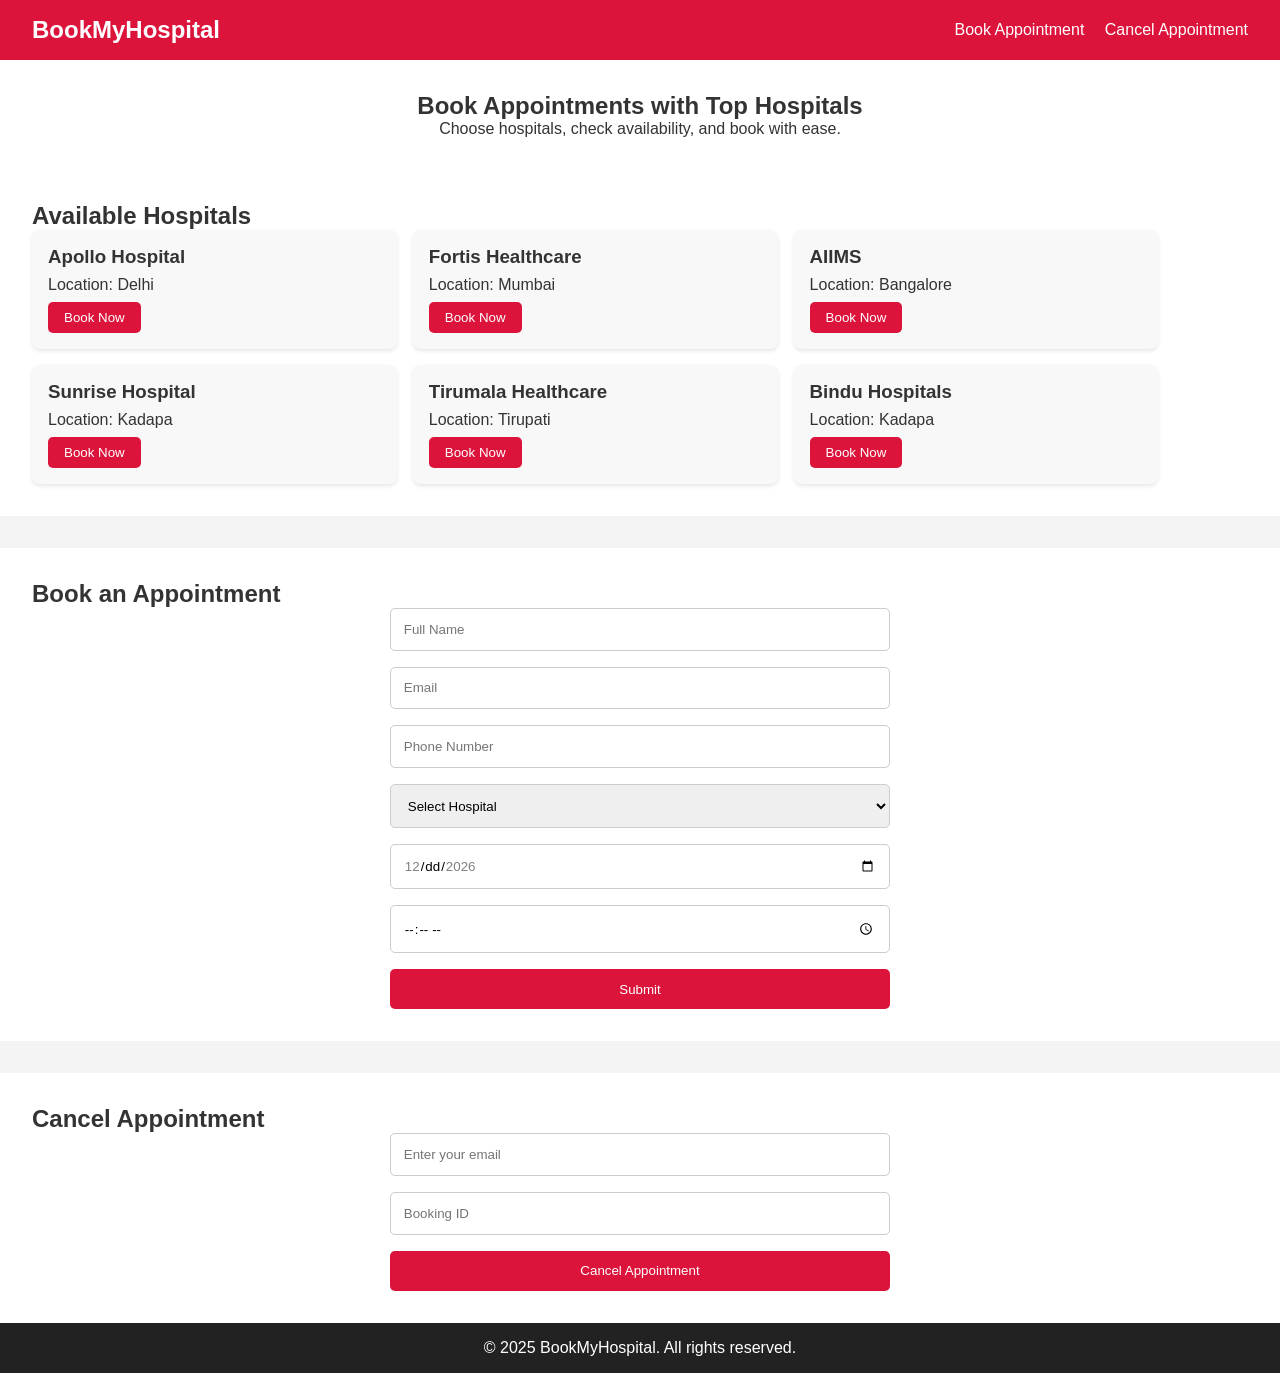
==== BookMyHospital/index.html @ f221bfe8 "Add files via upload" ====
<!DOCTYPE html>
<html lang="en">
<head>
    <meta charset="UTF-8">
    <meta name="viewport" content="width=device-width, initial-scale=1.0">
    <title>BookMyHospital</title>
    <link rel="stylesheet" href="styles.css">
</head>
<body>
    <header>
        <div class="logo">BookMyHospital</div>
        <nav>
            <a href="#book">Book Appointment</a>
            <a href="#cancel">Cancel Appointment</a>
        </nav>
    </header>

    <main>
        <section class="hero">
            <h1>Book Appointments with Top Hospitals</h1>
            <p>Choose hospitals, check availability, and book with ease.</p>
        </section>

        <section class="hospital-list" id="book">
            <h2>Available Hospitals</h2>
            <div class="hospital-cards">
                <div class="hospital-card">
                    <h3>Apollo Hospital</h3>
                    <p>Location: Delhi</p>
                    <button onclick="document.getElementById('appointment-form').scrollIntoView()">Book Now</button>
                </div>
                <div class="hospital-card">
                    <h3>Fortis Healthcare</h3>
                    <p>Location: Mumbai</p>
                    <button onclick="document.getElementById('appointment-form').scrollIntoView()">Book Now</button>
                </div>
                <div class="hospital-card">
                    <h3>AIIMS</h3>
                    <p>Location: Bangalore</p>
                    <button onclick="document.getElementById('appointment-form').scrollIntoView()">Book Now</button>
                </div>
                <div class="hospital-card">
                    <h3>Sunrise Hospital</h3>
                    <p>Location: Kadapa</p>
                    <button onclick="document.getElementById('appointment-form').scrollIntoView()">Book Now</button>
                </div>
                <div class="hospital-card">
                    <h3>Tirumala Healthcare</h3>
                    <p>Location: Tirupati</p>
                    <button onclick="document.getElementById('appointment-form').scrollIntoView()">Book Now</button>
                </div>
                <div class="hospital-card">
                    <h3>Bindu Hospitals</h3>
                    <p>Location: Kadapa</p>
                    <button onclick="document.getElementById('appointment-form').scrollIntoView()">Book Now</button>
                </div>
            </div>
        </section>

        <section class="form-section" id="appointment-form">
            <h2>Book an Appointment</h2>
            <form>
                <input type="text" placeholder="Full Name" required>
                <input type="email" placeholder="Email" required>
                <input type="tel" placeholder="Phone Number" pattern="[6-9]{1}[0-9]{9}" required title="Enter a valid 10-digit Indian mobile number">
                <select required>
                    <option disabled selected>Select Hospital</option>
                    <option>Apollo Hospital</option>
                    <option>Fortis Healthcare</option>
                    <option>AIIMS</option>
                    <option>Sunrise Hospital</option>
                    <option>Tirumala Healthcare</option>
                    <option>Bindu Hospitals</option>
                </select>
                <input type="date" id="appointment-date" required>
                <input type="time" required> 
                <button type="submit">Submit</button>
            </form>
        </section>

        <section class="form-section" id="cancel">
            <h2>Cancel Appointment</h2>
            <form>
                <input type="email" placeholder="Enter your email" required>
                <input type="text" placeholder="Booking ID" required>
                <button type="submit">Cancel Appointment</button>
            </form>
        </section>
    </main>

    <footer>
        <p>&copy; 2025 BookMyHospital. All rights reserved.</p>
    </footer>
    <script src="script.js"></script>
</body>
</html>
---- BookMyHospital/styles.css ----
* {
    box-sizing: border-box;
    margin: 0;
    padding: 0;
    font-family: Arial, sans-serif;
}

body {
    background-color: #f4f4f4;
    color: #333;
}

header {
    background-color: #dc143c;
    color: white;
    padding: 1rem 2rem;
    display: flex;
    justify-content: space-between;
    align-items: center;
}

.logo {
    font-size: 1.5rem;
    font-weight: bold;
}

nav a {
    margin-left: 1rem;
    color: white;
    text-decoration: none;
}

.hero {
    background: #fff;
    padding: 2rem;
    text-align: center;
}

.hospital-list {
    padding: 2rem;
    background-color: #fff;
}

.hospital-cards {
    display: flex;
    gap: 1rem;
    flex-wrap: wrap;
}

.hospital-card {
    background: #f8f8f8;
    padding: 1rem;
    border-radius: 8px;
    width: 30%;
    box-shadow: 0 2px 4px rgba(0,0,0,0.1);
}

.hospital-card h3 {
    margin-bottom: 0.5rem;
}

.hospital-card button {
    background-color: #dc143c;
    color: white;
    border: none;
    padding: 0.5rem 1rem;
    margin-top: 0.5rem;
    cursor: pointer;
    border-radius: 5px;
}

.form-section {
    padding: 2rem;
    background: #fff;
    margin-top: 2rem;
}

form {
    display: flex;
    flex-direction: column;
    gap: 1rem;
    max-width: 500px;
    margin: auto;
}

form input, form select, form button {
    padding: 0.8rem;
    border-radius: 5px;
    border: 1px solid #ccc;
}

form button {
    background-color: #dc143c;
    color: white;
    border: none;
}

footer {
    text-align: center;
    padding: 1rem;
    background: #222;
    color: white;
}
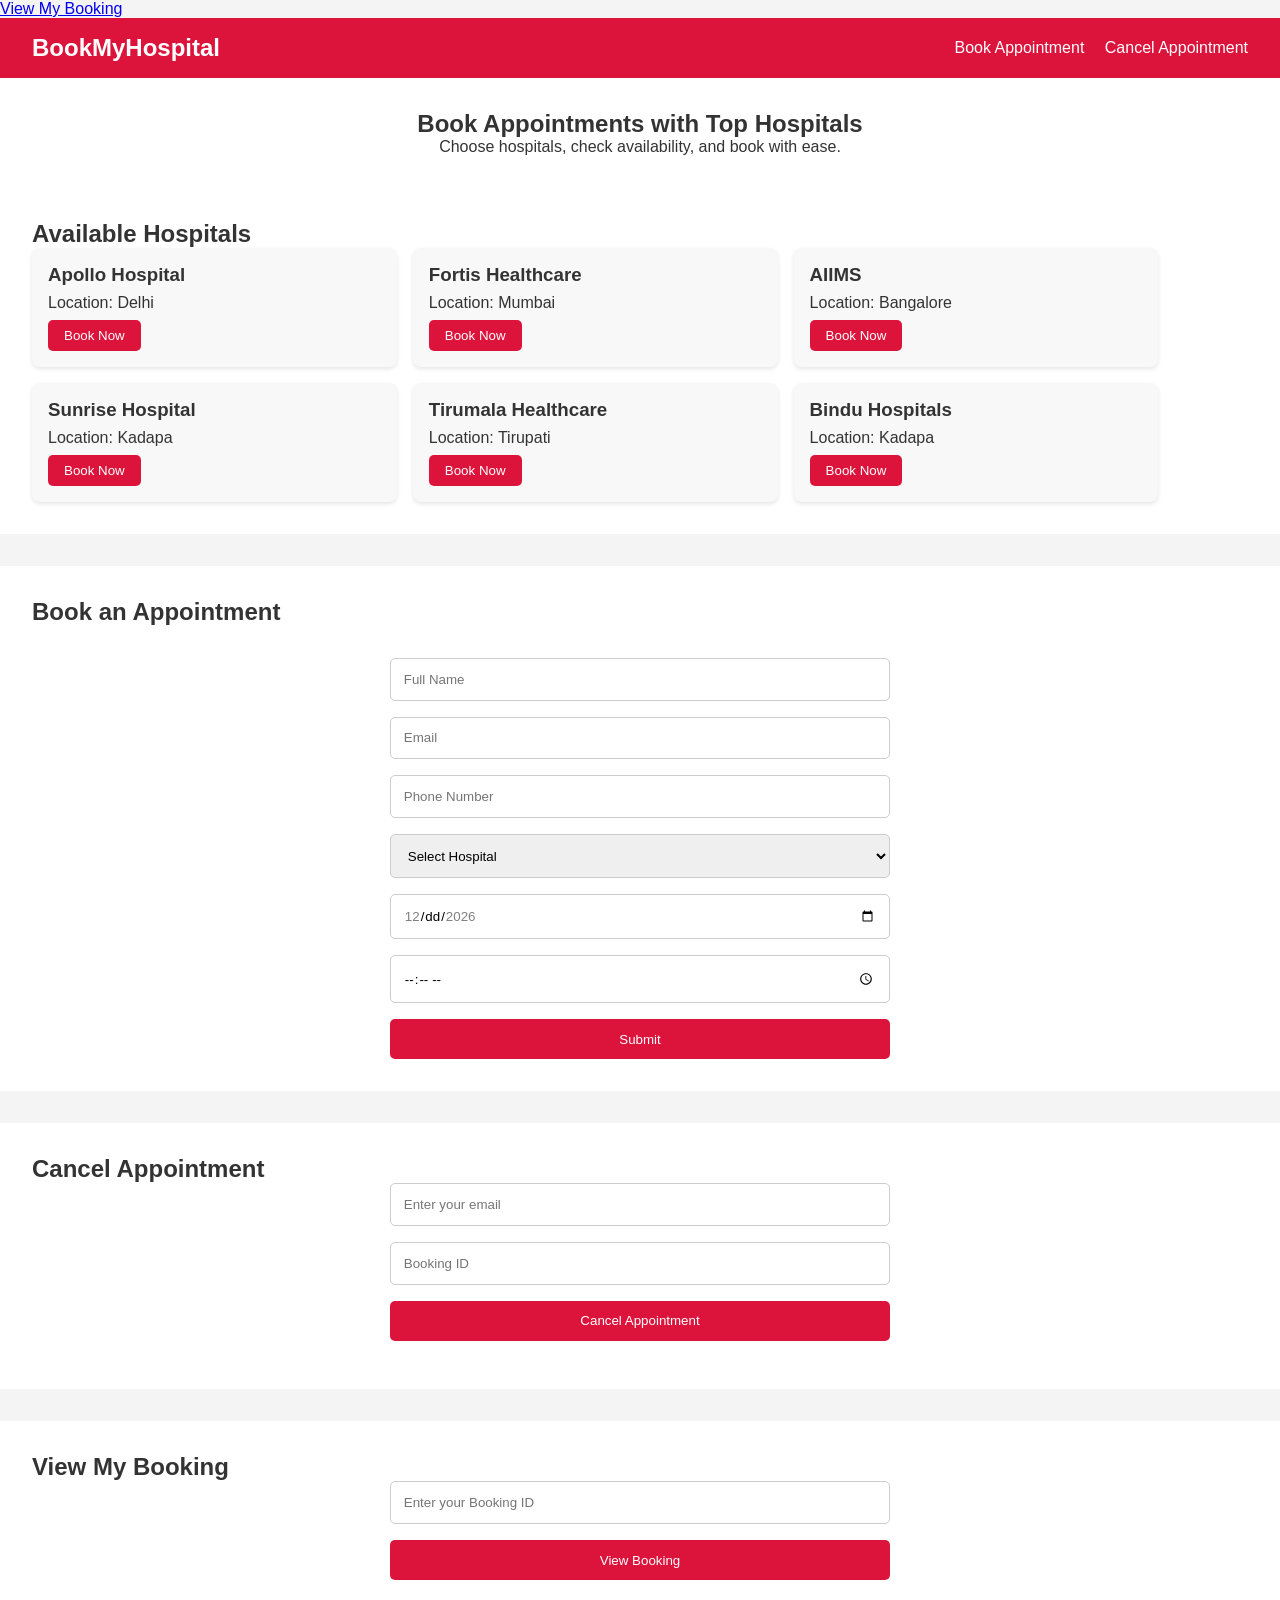
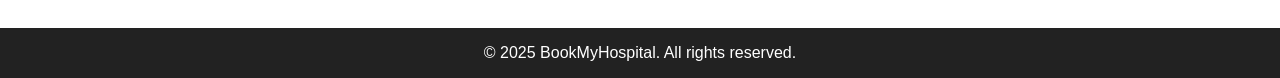
==== commit 260b2983: "Update index.html" ====
--- a/BookMyHospital/index.html
+++ b/BookMyHospital/index.html
@@ -5,6 +5,8 @@
     <meta name="viewport" content="width=device-width, initial-scale=1.0">
     <title>BookMyHospital</title>
     <link rel="stylesheet" href="styles.css">
+    <a href="#view-booking">View My Booking</a>
+
 </head>
 <body>
     <header>
@@ -60,6 +62,7 @@
         <section class="form-section" id="appointment-form">
             <h2>Book an Appointment</h2>
             <form>
+                <div id="confirmation-message" style="margin-top: 1rem; color: green;"></div>
                 <input type="text" placeholder="Full Name" required>
                 <input type="email" placeholder="Email" required>
                 <input type="tel" placeholder="Phone Number" pattern="[6-9]{1}[0-9]{9}" required title="Enter a valid 10-digit Indian mobile number">
@@ -85,7 +88,17 @@
                 <input type="text" placeholder="Booking ID" required>
                 <button type="submit">Cancel Appointment</button>
             </form>
+            <div id="cancel-message" style="margin-top: 1rem;"></div>
         </section>
+        <section class="form-section" id="view-booking">
+            <h2>View My Booking</h2>
+            <form id="view-form">
+                <input type="text" placeholder="Enter your Booking ID" required>
+                <button type="submit">View Booking</button>
+            </form>
+            <div id="view-result" style="margin-top: 1rem;"></div>
+        </section>
+        
     </main>
 
     <footer>
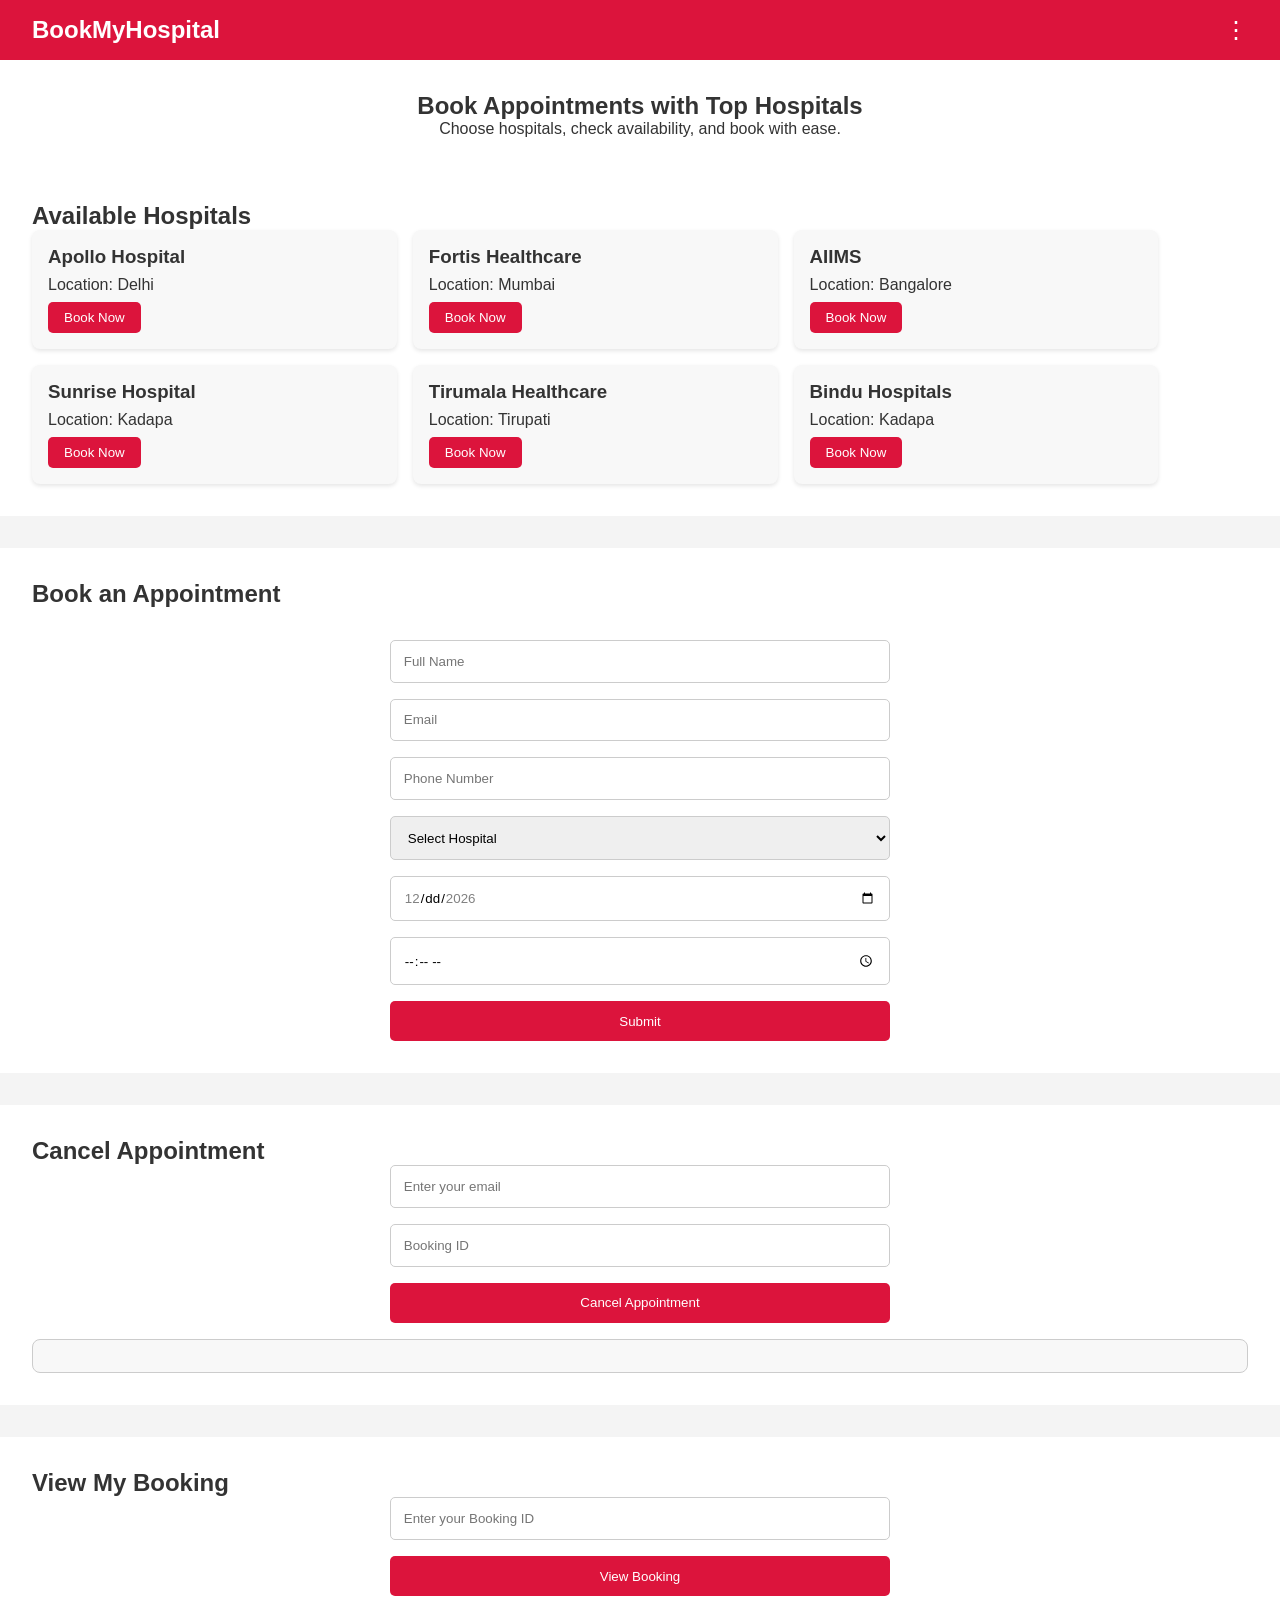
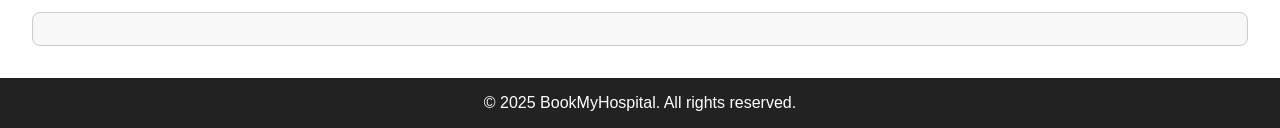
==== commit 82c001da: "Add files via upload" ====
--- a/BookMyHospital/index.html
+++ b/BookMyHospital/index.html
@@ -5,16 +5,20 @@
     <meta name="viewport" content="width=device-width, initial-scale=1.0">
     <title>BookMyHospital</title>
     <link rel="stylesheet" href="styles.css">
-    <a href="#view-booking">View My Booking</a>
 
 </head>
 <body>
     <header>
         <div class="logo">BookMyHospital</div>
-        <nav>
-            <a href="#book">Book Appointment</a>
-            <a href="#cancel">Cancel Appointment</a>
+        <nav class="dropdown">
+            <div class="menu-toggle">⋮</div>
+            <div class="dropdown-menu">
+                <a href="#book">Book Appointment</a>
+                <a href="#cancel">Cancel Appointment</a>
+                <a href="#view-booking">View My Booking</a>
+            </div>
         </nav>
+        
     </header>
 
     <main>
--- a/BookMyHospital/styles.css
+++ b/BookMyHospital/styles.css
@@ -94,6 +94,24 @@
     color: white;
     border: none;
 }
+#view-result {
+    padding: 1rem;
+    background-color: #f8f8f8;
+    border-radius: 8px;
+    margin-top: 1rem;
+    line-height: 1.6;
+    border: 1px solid #ccc;
+}
+#cancel-message {
+    padding: 1rem;
+    background-color: #f8f8f8;
+    border-radius: 8px;
+    margin-top: 1rem;
+    line-height: 1.6;
+    border: 1px solid #ccc;
+}
+
+
 
 footer {
     text-align: center;
@@ -101,3 +119,49 @@
     background: #222;
     color: white;
 }
+.dropdown {
+    position: relative;
+}
+
+.menu-toggle {
+    font-size: 1.5rem;
+    cursor: pointer;
+    user-select: none;
+}
+
+.dropdown-menu {
+    display: none;
+    position: absolute;
+    right: 0;
+    top: 2.5rem;
+    background-color: white;
+    border: 1px solid #ccc;
+    border-radius: 5px;
+    min-width: 180px;
+    box-shadow: 0 2px 5px rgba(0,0,0,0.2);
+    z-index: 1000;
+    flex-direction: column;
+}
+
+.dropdown-menu a {
+    padding: 0.75rem 1rem;
+    display: block;
+    text-decoration: none;
+    color: #333;
+    border-bottom: 1px solid #eee;
+}
+
+.dropdown-menu a:hover {
+    background-color: #f4f4f4;
+}
+
+.dropdown.open .dropdown-menu {
+    display: flex;
+}
+
+@media (max-width: 768px) {
+    .hospital-card {
+        width: 100%;
+    }
+}
+
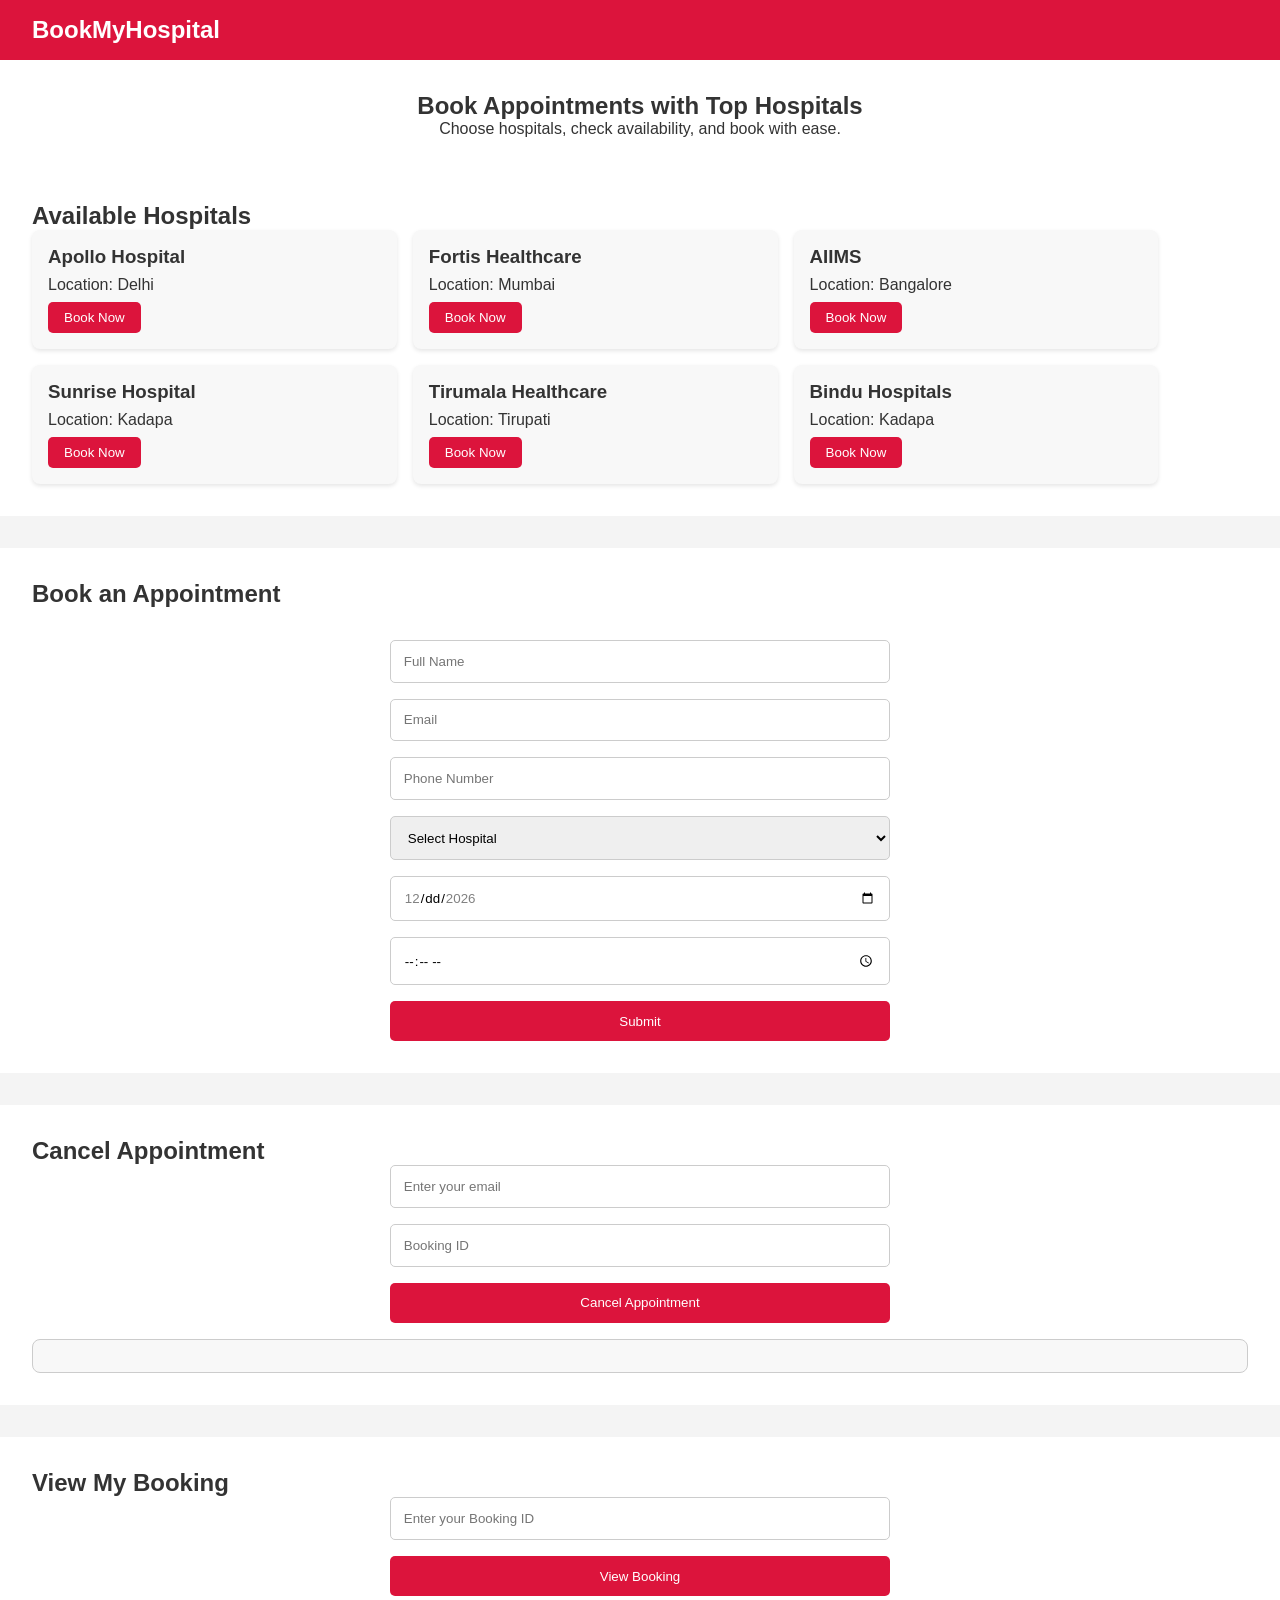
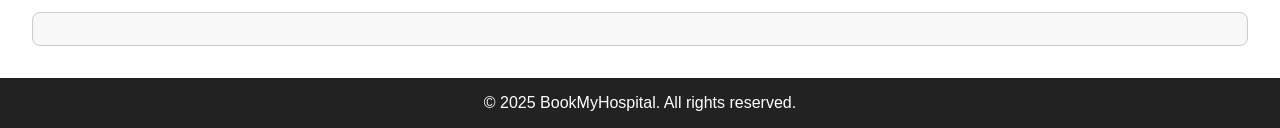
==== commit 1f5e5886: "Update index.html" ====
--- a/BookMyHospital/index.html
+++ b/BookMyHospital/index.html
@@ -11,7 +11,7 @@
     <header>
         <div class="logo">BookMyHospital</div>
         <nav class="dropdown">
-            <div class="menu-toggle">⋮</div>
+<!--             <div class="menu-toggle">⋮</div> -->
             <div class="dropdown-menu">
                 <a href="#book">Book Appointment</a>
                 <a href="#cancel">Cancel Appointment</a>
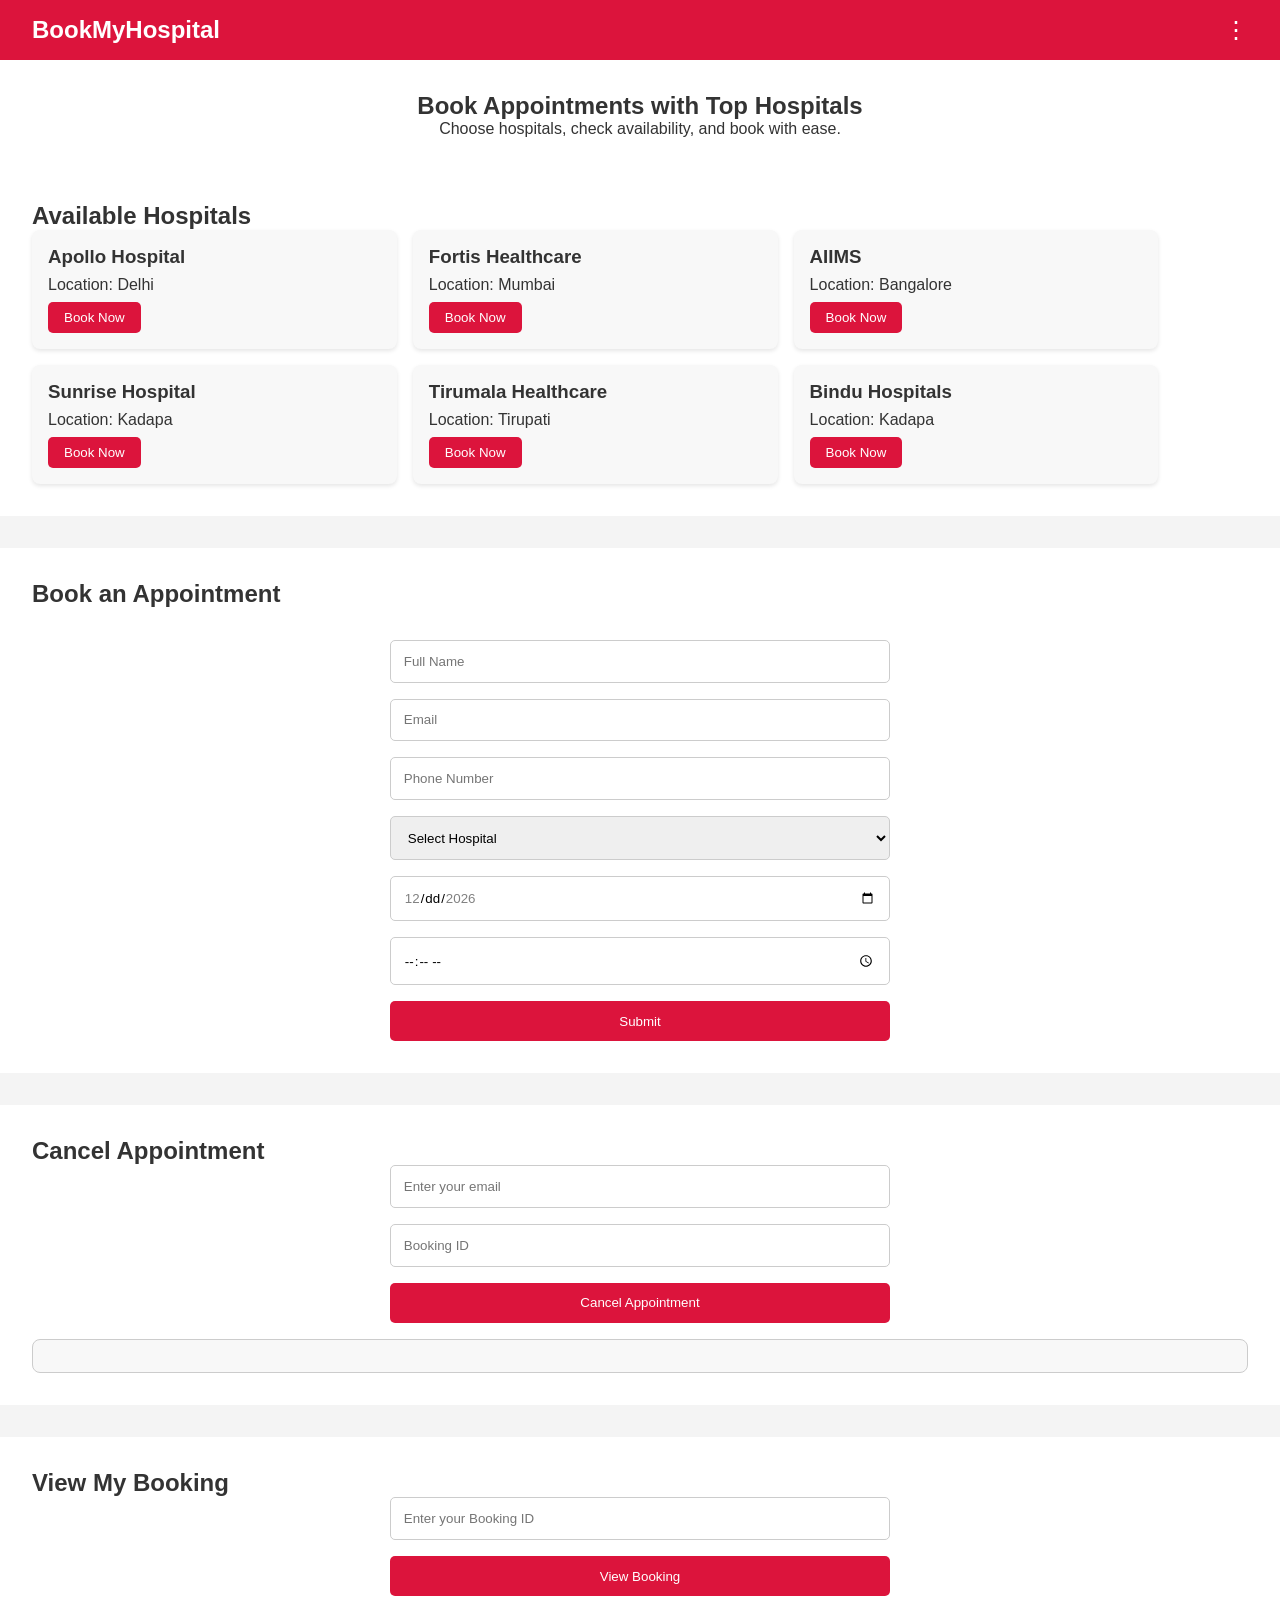
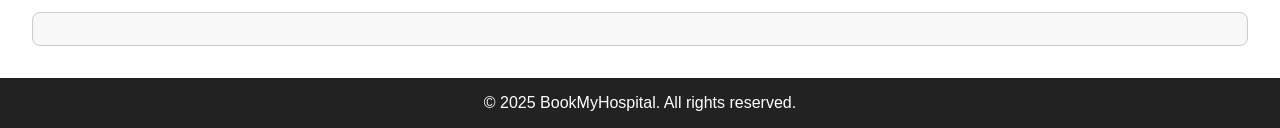
==== commit fdc89f67: "Update index.html" ====
--- a/BookMyHospital/index.html
+++ b/BookMyHospital/index.html
@@ -11,7 +11,7 @@
     <header>
         <div class="logo">BookMyHospital</div>
         <nav class="dropdown">
-<!--             <div class="menu-toggle">⋮</div> -->
+            <div class="menu-toggle">⋮</div>
             <div class="dropdown-menu">
                 <a href="#book">Book Appointment</a>
                 <a href="#cancel">Cancel Appointment</a>
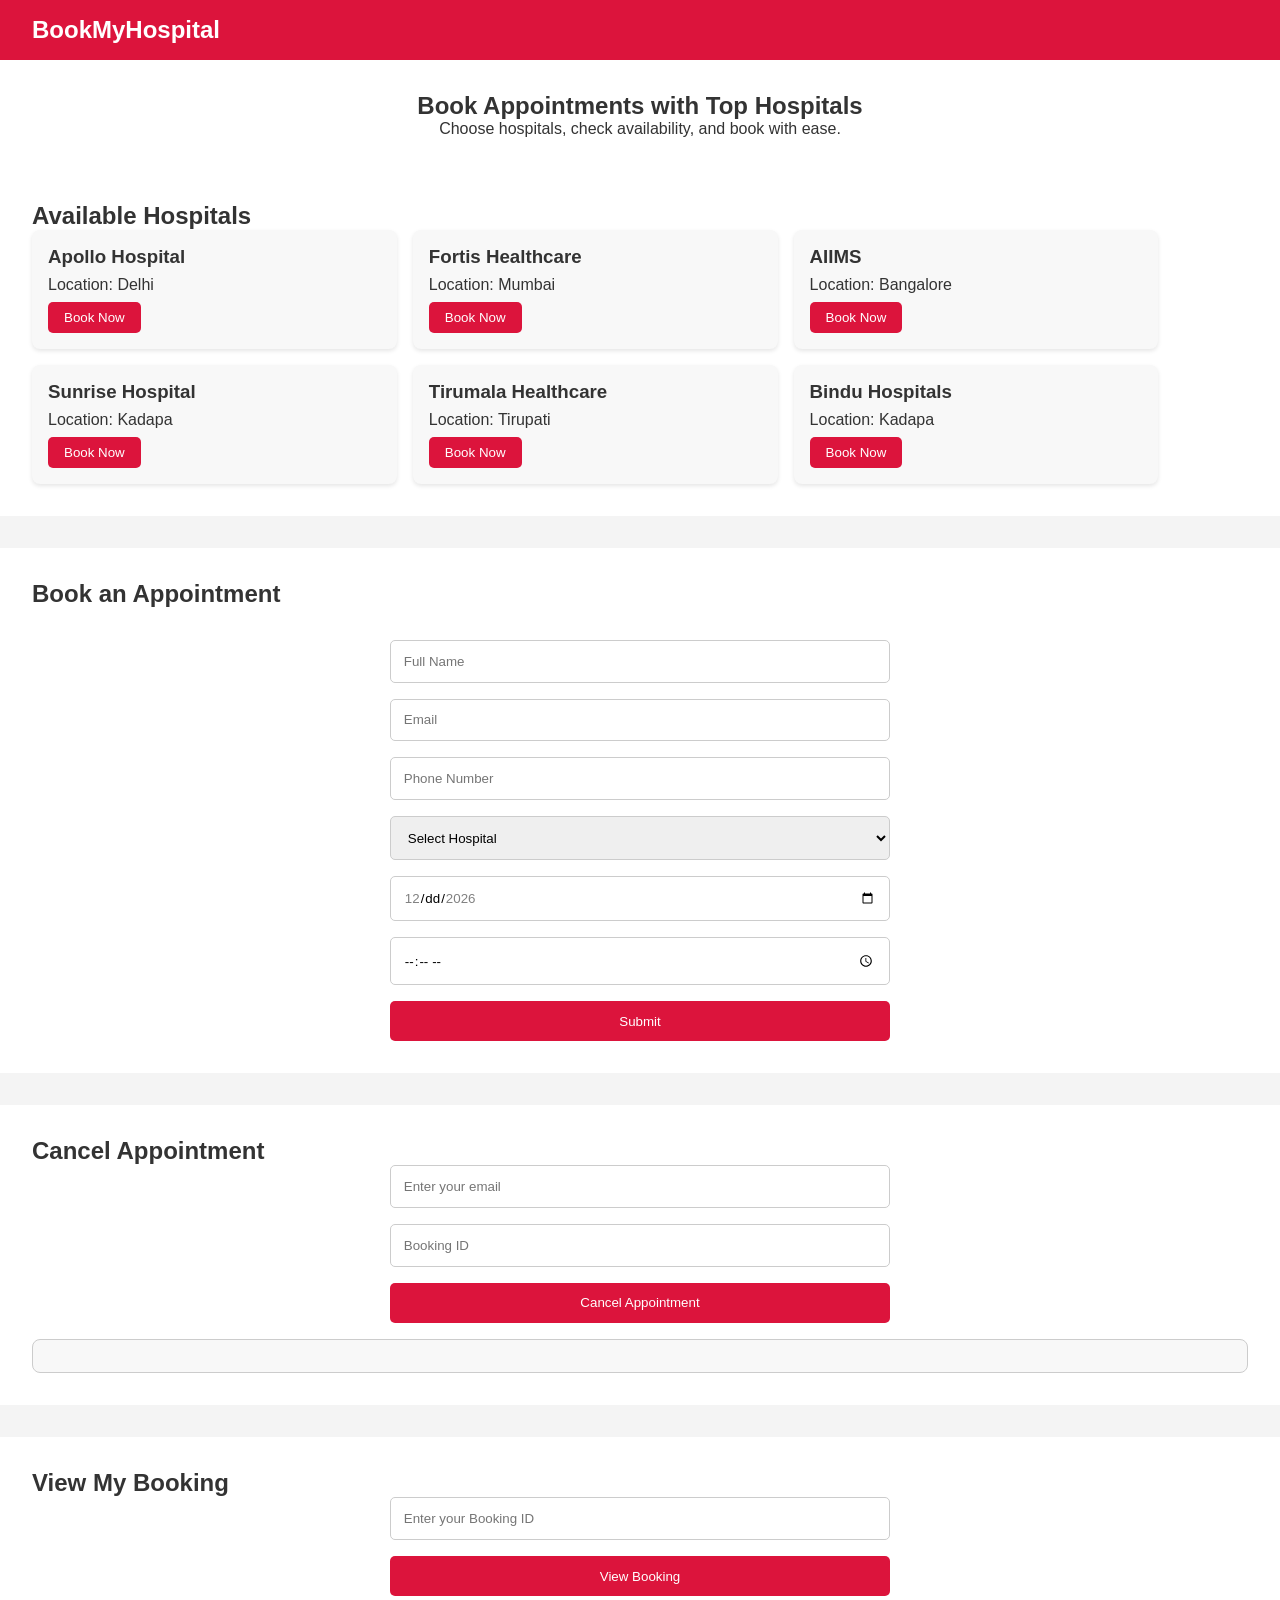
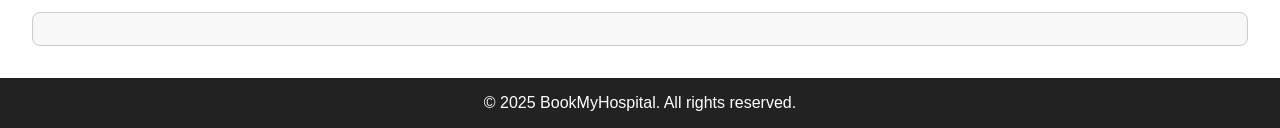
==== commit d776e8d3: "Update index.html" ====
--- a/BookMyHospital/index.html
+++ b/BookMyHospital/index.html
@@ -11,7 +11,7 @@
     <header>
         <div class="logo">BookMyHospital</div>
         <nav class="dropdown">
-            <div class="menu-toggle">⋮</div>
+<!--             <div class="menu-toggle">⋮</div> -->
             <div class="dropdown-menu">
                 <a href="#book">Book Appointment</a>
                 <a href="#cancel">Cancel Appointment</a>
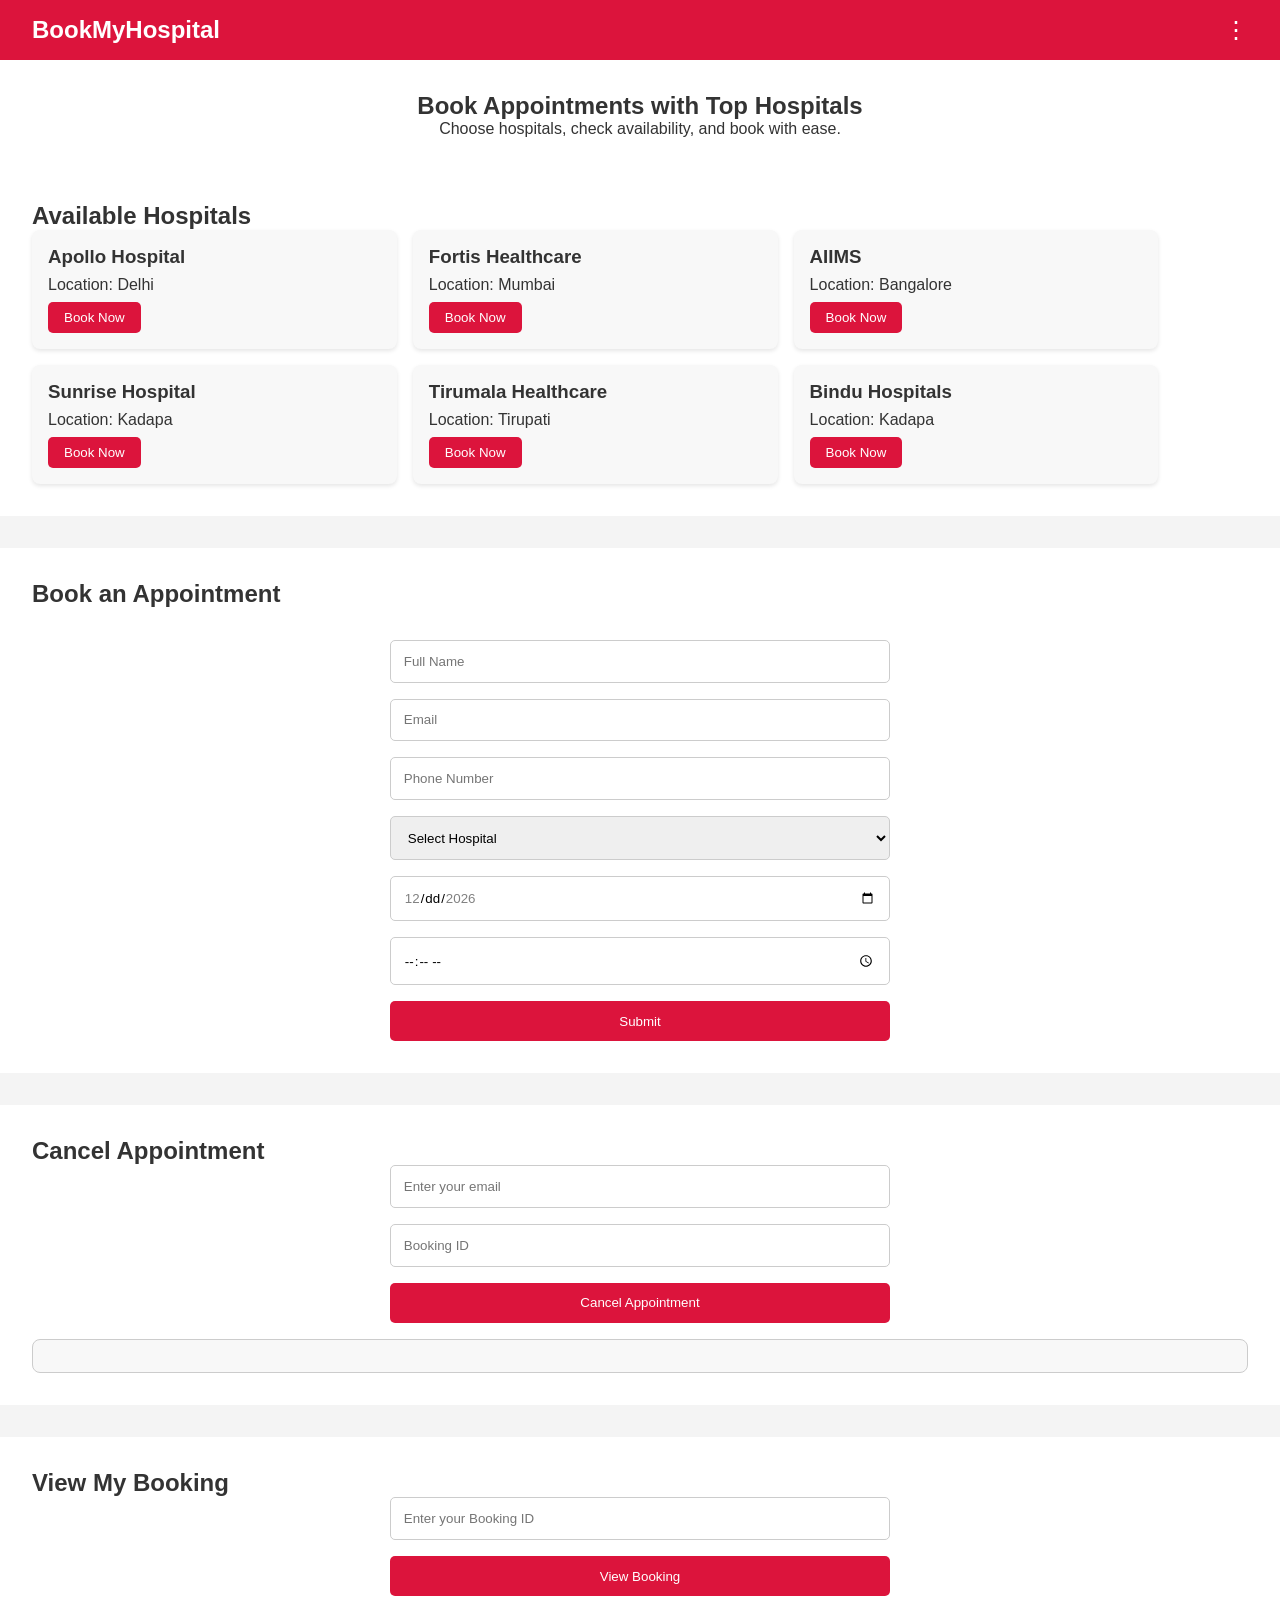
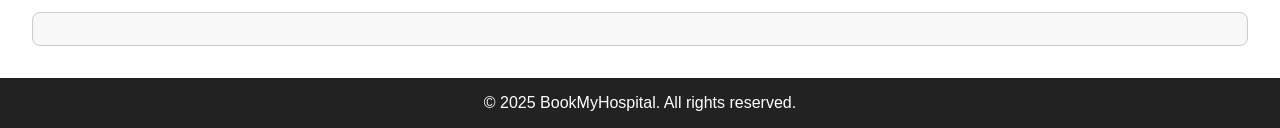
==== commit 7ead8280: "Update index.html" ====
--- a/BookMyHospital/index.html
+++ b/BookMyHospital/index.html
@@ -11,7 +11,7 @@
     <header>
         <div class="logo">BookMyHospital</div>
         <nav class="dropdown">
-<!--             <div class="menu-toggle">⋮</div> -->
+            <div class="menu-toggle">⋮</div>
             <div class="dropdown-menu">
                 <a href="#book">Book Appointment</a>
                 <a href="#cancel">Cancel Appointment</a>
